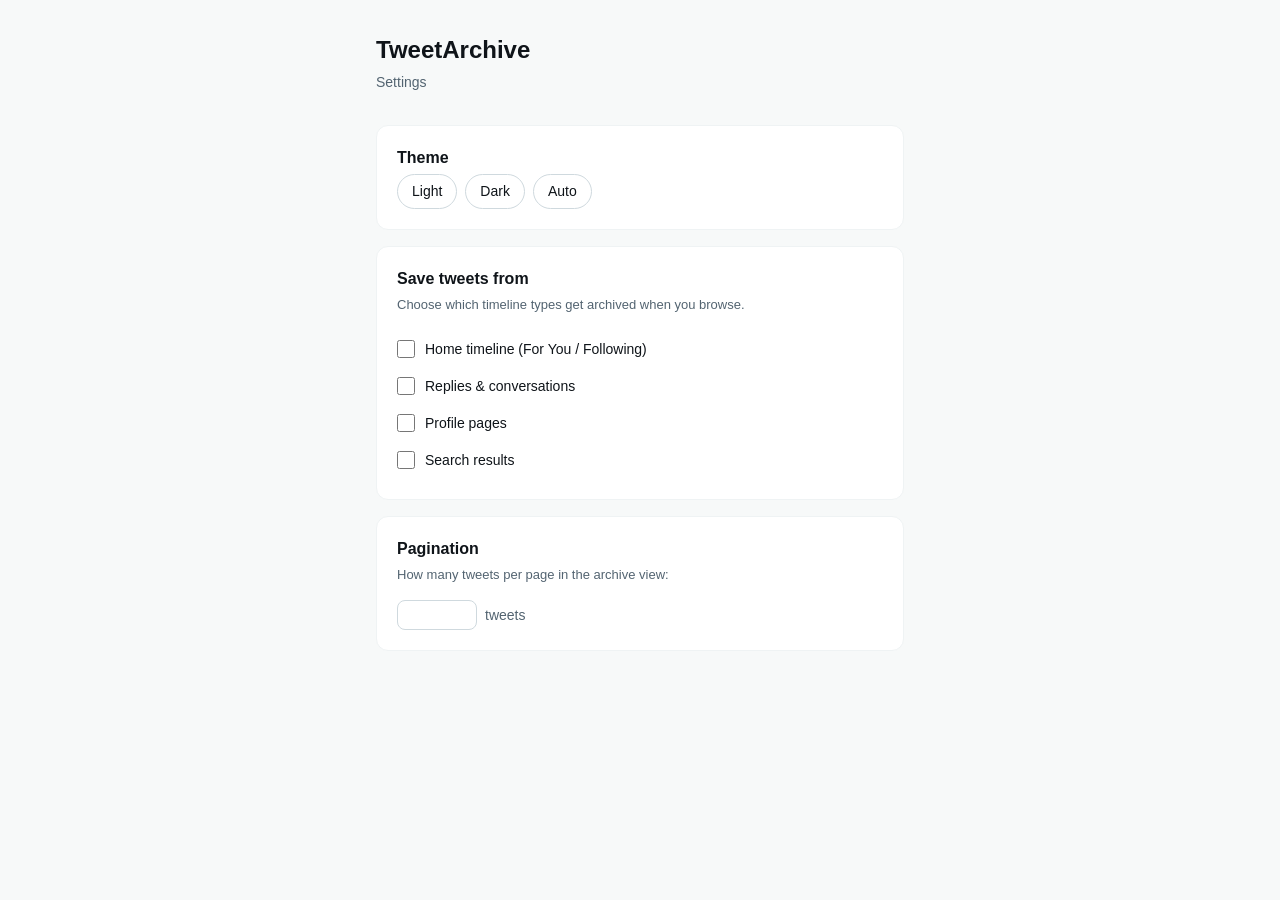
==== options/index.html @ d6a73d04 "done it I guess" ====
<!doctype html>
<html lang="en">
  <head>
    <meta charset="UTF-8" />
    <title>TweetArchive Settings</title>
    <link rel="stylesheet" href="style.css" />
  </head>
  <body>
    <div class="container">
      <header>
        <h1>TweetArchive</h1>
        <p class="subtitle">Settings</p>
      </header>

      <main>
        <!-- Theme -->
        <section class="setting-group">
          <h2>Theme</h2>
          <div class="radio-group" id="themeGroup">
            <label class="radio-label">
              <input type="radio" name="theme" value="light" />
              <span>Light</span>
            </label>
            <label class="radio-label">
              <input type="radio" name="theme" value="dark" />
              <span>Dark</span>
            </label>
            <label class="radio-label">
              <input type="radio" name="theme" value="auto" />
              <span>Auto</span>
            </label>
          </div>
        </section>

        <!-- Save from sources -->
        <section class="setting-group">
          <h2>Save tweets from</h2>
          <p class="desc">
            Choose which timeline types get archived when you browse.
          </p>
          <label class="checkbox-label">
            <input type="checkbox" id="sourceHomeTimeline" />
            <span>Home timeline (For You / Following)</span>
          </label>
          <label class="checkbox-label">
            <input type="checkbox" id="sourceTweetDetail" />
            <span>Replies &amp; conversations</span>
          </label>
          <label class="checkbox-label">
            <input type="checkbox" id="sourceUserTweets" />
            <span>Profile pages</span>
          </label>
          <label class="checkbox-label">
            <input type="checkbox" id="sourceSearchTimeline" />
            <span>Search results</span>
          </label>
        </section>

        <!-- Pagination -->
        <section class="setting-group">
          <h2>Pagination</h2>
          <p class="desc">
            How many tweets per page in the archive view:
          </p>
          <div class="input-row">
            <input
              type="number"
              id="maxTweetsPerPage"
              min="5"
              max="100"
              step="5"
            />
            <span class="input-suffix">tweets</span>
          </div>
        </section>

        <!-- Status -->
        <div id="status" class="status hidden"></div>
      </main>
    </div>

    <script src="script.js"></script>
  </body>
</html>
---- options/style.css ----
/* ===== Theme CSS Variables ===== */
:root {
  --bg-primary: #f7f9f9;
  --bg-card: #ffffff;
  --bg-input: #ffffff;
  --text-primary: #0f1419;
  --text-secondary: #536471;
  --text-accent: #1d9bf0;
  --border-primary: #cfd9de;
  --border-card: #eff3f4;
  --accent: #1d9bf0;
  --accent-hover: #e8f5fe;
  --accent-text: #ffffff;
  --btn-bg: #ffffff;
  --btn-hover: #e8f5fe;
  --btn-active-bg: #1d9bf0;
  --btn-active-text: #ffffff;
  --status-bg: #e8f5fe;
  --status-text: #1d9bf0;
}

.dark {
  --bg-primary: #15202b;
  --bg-card: #1e2732;
  --bg-input: #253341;
  --text-primary: #e7e9ea;
  --text-secondary: #8b98a5;
  --text-accent: #1d9bf0;
  --border-primary: #38444d;
  --border-card: #2f3336;
  --accent: #1d9bf0;
  --accent-hover: #1a2b3d;
  --accent-text: #ffffff;
  --btn-bg: #1e2732;
  --btn-hover: #1a2b3d;
  --btn-active-bg: #1d9bf0;
  --btn-active-text: #ffffff;
  --status-bg: #1a2b3d;
  --status-text: #1d9bf0;
}

/* ===== Base ===== */
* {
  box-sizing: border-box;
  margin: 0;
  padding: 0;
}

body {
  font-family: -apple-system, BlinkMacSystemFont, "Segoe UI", Roboto, sans-serif;
  background: var(--bg-primary);
  color: var(--text-primary);
  line-height: 1.5;
  transition: background 0.2s, color 0.2s;
}

.container {
  max-width: 560px;
  margin: 0 auto;
  padding: 32px 16px;
}

/* ===== Header ===== */
header {
  margin-bottom: 32px;
}

header h1 {
  font-size: 24px;
  font-weight: 700;
  color: var(--text-primary);
}

.subtitle {
  font-size: 14px;
  color: var(--text-secondary);
  margin-top: 4px;
}

/* ===== Setting groups ===== */
.setting-group {
  background: var(--bg-card);
  border: 1px solid var(--border-card);
  border-radius: 12px;
  padding: 20px;
  margin-bottom: 16px;
}

.setting-group h2 {
  font-size: 16px;
  font-weight: 600;
  margin-bottom: 4px;
  color: var(--text-primary);
}

.desc {
  font-size: 13px;
  color: var(--text-secondary);
  margin-bottom: 16px;
}

/* ===== Radio group (theme) ===== */
.radio-group {
  display: flex;
  gap: 8px;
}

.radio-label {
  display: flex;
  align-items: center;
  gap: 6px;
  padding: 6px 14px;
  border: 1px solid var(--border-primary);
  border-radius: 20px;
  font-size: 14px;
  cursor: pointer;
  background: var(--btn-bg);
  color: var(--text-primary);
  transition: background 0.1s, border-color 0.1s;
}

.radio-label:hover {
  background: var(--btn-hover);
}

.radio-label:has(input:checked) {
  background: var(--btn-active-bg);
  color: var(--btn-active-text);
  border-color: var(--accent);
}

.radio-label input {
  display: none;
}

/* ===== Checkbox labels ===== */
.checkbox-label {
  display: flex;
  align-items: center;
  gap: 10px;
  padding: 8px 0;
  font-size: 14px;
  cursor: pointer;
  color: var(--text-primary);
}

.checkbox-label input[type="checkbox"] {
  width: 18px;
  height: 18px;
  accent-color: var(--accent);
  cursor: pointer;
  flex-shrink: 0;
}

/* ===== Input row ===== */
.input-row {
  display: flex;
  align-items: center;
  gap: 8px;
}

.input-row input[type="number"] {
  width: 80px;
  padding: 6px 10px;
  border: 1px solid var(--border-primary);
  border-radius: 8px;
  font-size: 14px;
  background: var(--bg-input);
  color: var(--text-primary);
  outline: none;
  text-align: center;
}

.input-row input[type="number"]:focus {
  border-color: var(--accent);
}

.input-suffix {
  font-size: 14px;
  color: var(--text-secondary);
}

/* ===== Status toast ===== */
.status {
  padding: 10px 16px;
  background: var(--status-bg);
  color: var(--status-text);
  border-radius: 8px;
  font-size: 13px;
  margin-top: 8px;
  transition: opacity 0.3s;
}

.status.hidden {
  opacity: 0;
  pointer-events: none;
}
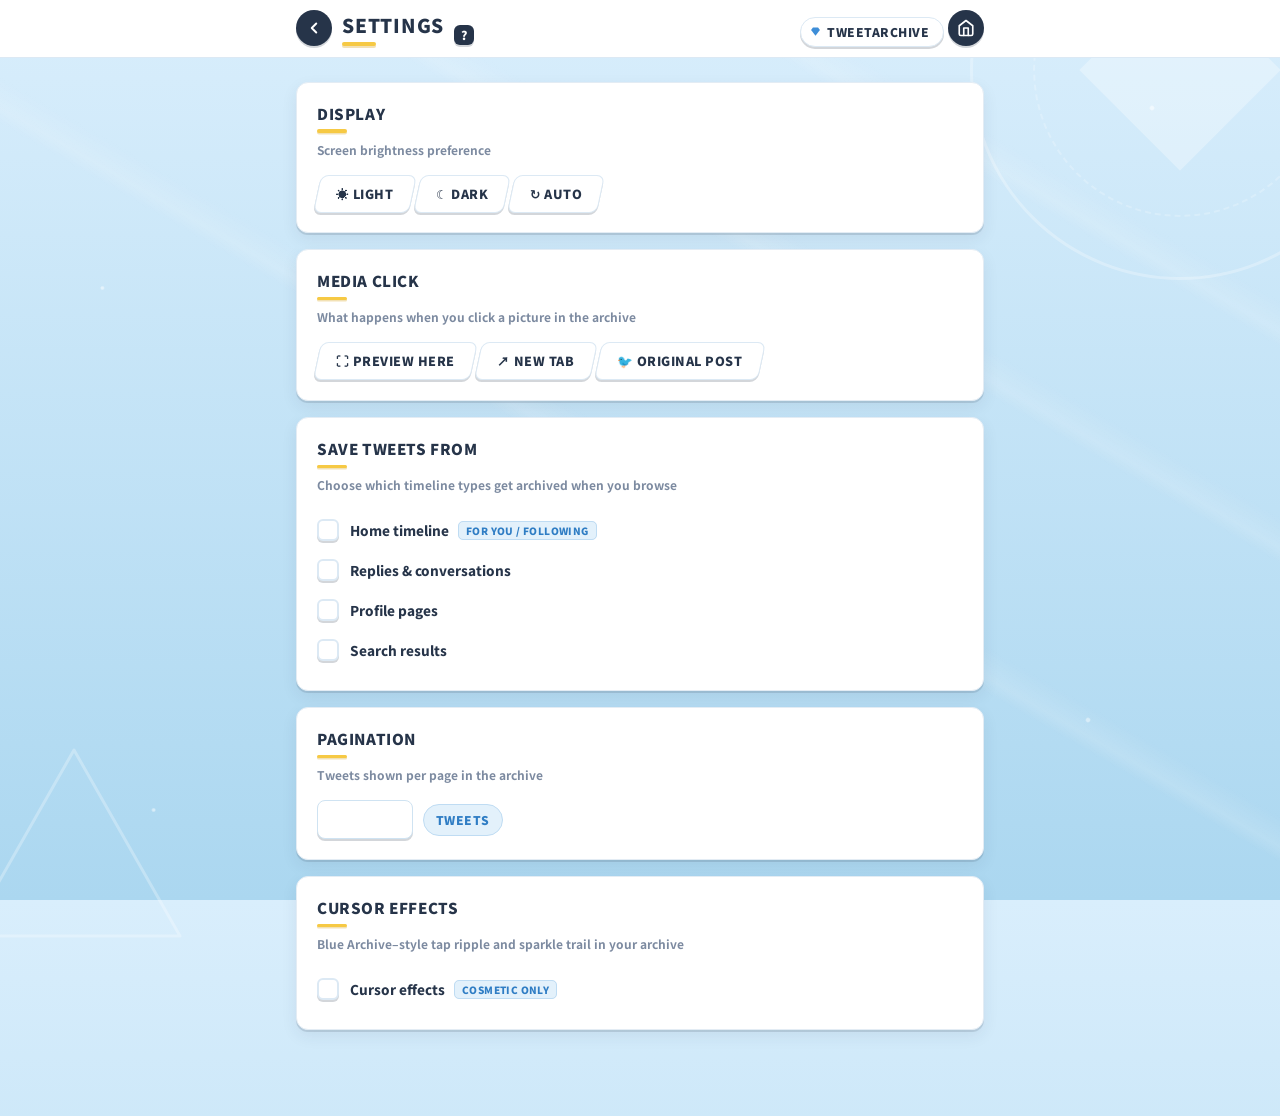
==== commit eb60e791: "made it looke like blue archive ui and some minor changes like getting post interactions changes wor" ====
--- a/options/index.html
+++ b/options/index.html
@@ -2,83 +2,130 @@
 <html lang="en">
   <head>
     <meta charset="UTF-8" />
+    <meta name="viewport" content="width=device-width, initial-scale=1.0" />
     <title>TweetArchive Settings</title>
     <link rel="stylesheet" href="style.css" />
   </head>
   <body>
-    <div class="container">
-      <header>
-        <h1>TweetArchive</h1>
-        <p class="subtitle">Settings</p>
-      </header>
+    <div class="watermark" aria-hidden="true"></div>
+    <svg class="watermark-tri" viewBox="0 0 220 200" fill="none" stroke="rgba(255,255,255,0.4)" stroke-width="3" stroke-linejoin="round" aria-hidden="true"><path d="M110 6L216 192H4z"/></svg>
 
-      <main>
-        <!-- Theme -->
-        <section class="setting-group">
-          <h2>Theme</h2>
-          <div class="radio-group" id="themeGroup">
-            <label class="radio-label">
-              <input type="radio" name="theme" value="light" />
-              <span>Light</span>
-            </label>
-            <label class="radio-label">
-              <input type="radio" name="theme" value="dark" />
-              <span>Dark</span>
-            </label>
-            <label class="radio-label">
-              <input type="radio" name="theme" value="auto" />
-              <span>Auto</span>
-            </label>
-          </div>
-        </section>
+    <!-- ===================== TOP BAR ===================== -->
+    <header class="top-bar">
+      <div class="top-bar-inner">
+        <div class="title-wrap">
+          <button id="backBtn" class="icon-btn back" title="Back">
+            <svg width="18" height="18" viewBox="0 0 24 24" fill="none" stroke="currentColor" stroke-width="2.6" stroke-linecap="round" stroke-linejoin="round"><polyline points="15 18 9 12 15 6"/></svg>
+          </button>
+          <h1 class="page-title">Settings</h1>
+          <span class="help-chip" title="TweetArchive options">?</span>
+        </div>
+        <div class="top-actions">
+          <span class="logo-chip"><span class="logo-gem"><svg width="11" height="11" viewBox="0 0 24 24" fill="currentColor"><path d="M6.4 3h11.2l4.1 5.6L12 21 2.3 8.6z"/></svg></span> TweetArchive</span>
+          <button id="homeBtn" class="icon-btn navy" title="Open archive">
+            <svg width="18" height="18" viewBox="0 0 24 24" fill="none" stroke="currentColor" stroke-width="2.2" stroke-linecap="round" stroke-linejoin="round"><path d="M3 9l9-7 9 7v11a2 2 0 0 1-2 2H5a2 2 0 0 1-2-2z"/><polyline points="9 22 9 12 15 12 15 22"/></svg>
+          </button>
+        </div>
+      </div>
+    </header>
 
-        <!-- Save from sources -->
-        <section class="setting-group">
-          <h2>Save tweets from</h2>
-          <p class="desc">
-            Choose which timeline types get archived when you browse.
-          </p>
-          <label class="checkbox-label">
-            <input type="checkbox" id="sourceHomeTimeline" />
-            <span>Home timeline (For You / Following)</span>
+    <!-- ===================== PANELS ===================== -->
+    <main class="container-narrow">
+      <!-- Theme -->
+      <section class="panel">
+        <h2 class="panel-title">Display</h2>
+        <p class="panel-desc">Screen brightness preference</p>
+        <div class="radio-group" id="themeGroup" role="radiogroup">
+          <label class="tab">
+            <input type="radio" name="theme" value="light" />
+            <span>☀ Light</span>
           </label>
-          <label class="checkbox-label">
-            <input type="checkbox" id="sourceTweetDetail" />
-            <span>Replies &amp; conversations</span>
+          <label class="tab">
+            <input type="radio" name="theme" value="dark" />
+            <span>☾ Dark</span>
           </label>
-          <label class="checkbox-label">
-            <input type="checkbox" id="sourceUserTweets" />
-            <span>Profile pages</span>
+          <label class="tab">
+            <input type="radio" name="theme" value="auto" />
+            <span>↻ Auto</span>
           </label>
-          <label class="checkbox-label">
-            <input type="checkbox" id="sourceSearchTimeline" />
-            <span>Search results</span>
+        </div>
+      </section>
+
+      <!-- Media click behavior -->
+      <section class="panel">
+        <h2 class="panel-title">Media click</h2>
+        <p class="panel-desc">What happens when you click a picture in the archive</p>
+        <div class="radio-group" id="mediaClickGroup" role="radiogroup">
+          <label class="tab">
+            <input type="radio" name="mediaClick" value="lightbox" />
+            <span>⛶ Preview here</span>
           </label>
-        </section>
+          <label class="tab">
+            <input type="radio" name="mediaClick" value="newTab" />
+            <span>↗ New tab</span>
+          </label>
+          <label class="tab">
+            <input type="radio" name="mediaClick" value="original" />
+            <span>🐦 Original post</span>
+          </label>
+        </div>
+      </section>
 
-        <!-- Pagination -->
-        <section class="setting-group">
-          <h2>Pagination</h2>
-          <p class="desc">
-            How many tweets per page in the archive view:
-          </p>
-          <div class="input-row">
-            <input
-              type="number"
-              id="maxTweetsPerPage"
-              min="5"
-              max="100"
-              step="5"
-            />
-            <span class="input-suffix">tweets</span>
-          </div>
-        </section>
+      <!-- Save sources -->
+      <section class="panel">
+        <h2 class="panel-title">Save tweets from</h2>
+        <p class="panel-desc">Choose which timeline types get archived when you browse</p>
+        <label class="check-row">
+          <input type="checkbox" id="sourceHomeTimeline" />
+          <span class="check-box"><span class="check-mark">✓</span></span>
+          <span class="check-label">Home timeline <i class="tag">For You / Following</i></span>
+        </label>
+        <label class="check-row">
+          <input type="checkbox" id="sourceTweetDetail" />
+          <span class="check-box"><span class="check-mark">✓</span></span>
+          <span class="check-label">Replies &amp; conversations</span>
+        </label>
+        <label class="check-row">
+          <input type="checkbox" id="sourceUserTweets" />
+          <span class="check-box"><span class="check-mark">✓</span></span>
+          <span class="check-label">Profile pages</span>
+        </label>
+        <label class="check-row">
+          <input type="checkbox" id="sourceSearchTimeline" />
+          <span class="check-box"><span class="check-mark">✓</span></span>
+          <span class="check-label">Search results</span>
+        </label>
+      </section>
 
-        <!-- Status -->
-        <div id="status" class="status hidden"></div>
-      </main>
-    </div>
+      <!-- Pagination -->
+      <section class="panel">
+        <h2 class="panel-title">Pagination</h2>
+        <p class="panel-desc">Tweets shown per page in the archive</p>
+        <div class="input-row">
+          <input id="maxTweetsPerPage" type="number" min="5" max="100" step="5" />
+          <span class="input-suffix">tweets</span>
+        </div>
+      </section>
 
+      <!-- Cursor effects -->
+      <section class="panel">
+        <h2 class="panel-title">Cursor effects</h2>
+        <p class="panel-desc">Blue Archive–style tap ripple and sparkle trail in your archive</p>
+        <label class="check-row">
+          <input type="checkbox" id="cursorEffects" />
+          <span class="check-box"><span class="check-mark">✓</span></span>
+          <span class="check-label">Cursor effects <i class="tag">Cosmetic only</i></span>
+        </label>
+      </section>
+
+      <!-- Status toast -->
+      <div id="status" class="status hidden">
+        <span class="status-icon">✓</span>
+        <span id="statusText" class="status-text">Saved</span>
+      </div>
+    </main>
+
+    <script src="../scripts/effects.js"></script>
     <script src="script.js"></script>
   </body>
 </html>
--- a/options/style.css
+++ b/options/style.css
@@ -1,197 +1,464 @@
-/* ===== Theme CSS Variables ===== */
+/* ==========================================================================
+   BLUE ARCHIVE UI — TweetArchive Settings (v2, per crit tickets 0–19)
+   Same token sheet + canvas as the archive view; 720px column; panels
+   vertically centered to avoid dead space (ticket 8).
+   ========================================================================== */
+
+@import url('https://fonts.googleapis.com/css2?family=Noto Sans JP:wght@700;900&family=Nunito Sans:opsz,wght@6..12,700;6..12,800;6..12,900&display=swap');
+
+/* ===== Token sheet (ticket 0) ===== */
 :root {
-  --bg-primary: #f7f9f9;
-  --bg-card: #ffffff;
-  --bg-input: #ffffff;
-  --text-primary: #0f1419;
-  --text-secondary: #536471;
-  --text-accent: #1d9bf0;
-  --border-primary: #cfd9de;
-  --border-card: #eff3f4;
-  --accent: #1d9bf0;
-  --accent-hover: #e8f5fe;
-  --accent-text: #ffffff;
-  --btn-bg: #ffffff;
-  --btn-hover: #e8f5fe;
-  --btn-active-bg: #1d9bf0;
-  --btn-active-text: #ffffff;
-  --status-bg: #e8f5fe;
-  --status-text: #1d9bf0;
-}
-
+  --ba-bg: linear-gradient(180deg, #D9EEFC 0%, #ABD7F0 100%);
+  --ba-streak: rgba(255, 255, 255, 0.14);
+  --ba-panel: #FFFFFF;
+  --ba-panel-soft: #F4FAFE;
+  --ba-line: #DCE9F4;
+  --ba-line-soft: #E3ECF4;
+  --ba-blue-tint: #E3F1FB;
+  --ba-ink: #263449;
+  --ba-ink-soft: #7C8AA0;
+  --ba-blue: #3E8ED8;
+  --ba-cyan: #8AD2EE;
+  --ba-cyan-deep: #4FA8DC;
+  --ba-yellow: #F6C944;
+  --ba-yellow-deep: #D9A92C;
+  --ba-red: #DE5347;
+  --ba-r-card: 12px;
+  --ba-r-btn: 8px;
+  --ba-skew: -12deg;
+  --ba-shadow-card: 0 2px 0 rgba(38, 52, 73, 0.14), 0 6px 16px rgba(38, 52, 73, 0.08);
+  --ba-shadow-btn: 0 2px 0 rgba(38, 52, 73, 0.20);
+  --ba-scroll-track: #EAF5FC;
+}
+
+/* Dark mode (ticket 19): derived, accents identical */
 .dark {
-  --bg-primary: #15202b;
-  --bg-card: #1e2732;
-  --bg-input: #253341;
-  --text-primary: #e7e9ea;
-  --text-secondary: #8b98a5;
-  --text-accent: #1d9bf0;
-  --border-primary: #38444d;
-  --border-card: #2f3336;
-  --accent: #1d9bf0;
-  --accent-hover: #1a2b3d;
-  --accent-text: #ffffff;
-  --btn-bg: #1e2732;
-  --btn-hover: #1a2b3d;
-  --btn-active-bg: #1d9bf0;
-  --btn-active-text: #ffffff;
-  --status-bg: #1a2b3d;
-  --status-text: #1d9bf0;
+  --ba-bg: linear-gradient(180deg, #1D2848 0%, #17203A 100%);
+  --ba-streak: rgba(255, 255, 255, 0.04);
+  --ba-panel: #202C49;
+  --ba-panel-soft: #27345A;
+  --ba-line: #2E3D63;
+  --ba-line-soft: #26324F;
+  --ba-blue-tint: #1E2F4E;
+  --ba-ink: #EAF2FA;
+  --ba-ink-soft: #93A2BE;
+  --ba-shadow-card: 0 2px 0 rgba(0, 0, 0, 0.30), 0 6px 16px rgba(0, 0, 0, 0.25);
+  --ba-shadow-btn: 0 2px 0 rgba(0, 0, 0, 0.40);
+  --ba-scroll-track: #1C2747;
 }
 
 /* ===== Base ===== */
-* {
-  box-sizing: border-box;
-  margin: 0;
-  padding: 0;
-}
+* { box-sizing: border-box; margin: 0; padding: 0; }
+
+html, body { height: 100%; }
 
 body {
-  font-family: -apple-system, BlinkMacSystemFont, "Segoe UI", Roboto, sans-serif;
-  background: var(--bg-primary);
-  color: var(--text-primary);
+  font-family: 'Noto Sans JP', 'Nunito Sans', system-ui, sans-serif;
+  background: var(--ba-bg);
+  color: var(--ba-ink);
+  min-height: 100vh;
+  min-width: 320px;
   line-height: 1.5;
-  transition: background 0.2s, color 0.2s;
-}
-
-.container {
-  max-width: 560px;
+  display: flex;
+  flex-direction: column;
+  -webkit-font-smoothing: antialiased;
+  transition: background 0.3s, color 0.3s;
+}
+
+/* Custom scrollbar (ticket 7) */
+::-webkit-scrollbar { width: 8px; }
+::-webkit-scrollbar-track { background: var(--ba-scroll-track); }
+::-webkit-scrollbar-thumb { background: var(--ba-cyan); border-radius: 4px; }
+::-webkit-scrollbar-thumb:hover { background: var(--ba-cyan-deep); }
+
+/* Canvas: streaks ~30° + sparkles */
+body::before {
+  content: '';
+  position: fixed;
+  inset: -10%;
+  z-index: 0;
+  pointer-events: none;
+  background:
+    linear-gradient(30deg, transparent 47.8%, var(--ba-streak) 48.6%, transparent 50.2%),
+    linear-gradient(30deg, transparent 63%, var(--ba-streak) 63.8%, transparent 65.4%),
+    linear-gradient(30deg, transparent 74%, var(--ba-streak) 74.8%, transparent 76.4%);
+}
+body::after {
+  content: '';
+  position: fixed;
+  inset: 0;
+  z-index: 0;
+  pointer-events: none;
+  background-image:
+    radial-gradient(circle at 90% 12%, rgba(255, 255, 255, 0.55) 1.5px, transparent 3px),
+    radial-gradient(circle at 8% 32%, rgba(255, 255, 255, 0.5) 1px, transparent 2.5px),
+    radial-gradient(circle at 85% 80%, rgba(255, 255, 255, 0.45) 1.5px, transparent 3px),
+    radial-gradient(circle at 12% 90%, rgba(255, 255, 255, 0.5) 1px, transparent 2.5px);
+  background-repeat: no-repeat;
+}
+
+.watermark {
+  position: fixed;
+  top: -140px;
+  right: -110px;
+  width: 420px;
+  height: 420px;
+  border-radius: 50%;
+  border: 3px solid rgba(255, 255, 255, 0.28);
+  z-index: 0;
+  pointer-events: none;
+}
+.watermark::before {
+  content: '';
+  position: absolute;
+  inset: 60px;
+  border-radius: 50%;
+  border: 2px dashed rgba(255, 255, 255, 0.22);
+}
+.watermark::after {
+  content: '';
+  position: absolute;
+  inset: 118px;
+  background: rgba(255, 255, 255, 0.3);
+  transform: rotate(45deg) scale(0.8);
+}
+.watermark-tri {
+  position: fixed;
+  left: -36px;
+  bottom: -44px;
+  width: 220px;
+  height: 200px;
+  z-index: 0;
+  pointer-events: none;
+  opacity: 0.7;
+}
+.dark .watermark { border-color: rgba(255, 255, 255, 0.07); }
+.dark .watermark::before { border-color: rgba(255, 255, 255, 0.05); }
+.dark .watermark::after { background: rgba(255, 255, 255, 0.08); }
+.dark .watermark-tri { opacity: 0.35; }
+
+/* ===== Layout: 720px column, vertically centered (tickets 6+8) ===== */
+.top-bar { flex: none; }
+
+.container-narrow {
+  position: relative;
+  z-index: 1;
+  width: 100%;
+  max-width: 720px;
+  margin: auto;           /* centers horizontally + vertically in flex body */
+  padding: 24px 16px;
+}
+
+/* ===== Top bar (ticket 4) ===== */
+.top-bar {
+  position: sticky;
+  top: 0;
+  z-index: 50;
+  background: var(--ba-panel);
+  border-bottom: 1px solid var(--ba-line);
+}
+.top-bar-inner {
+  max-width: 720px;
   margin: 0 auto;
-  padding: 32px 16px;
-}
-
-/* ===== Header ===== */
-header {
-  margin-bottom: 32px;
-}
-
-header h1 {
-  font-size: 24px;
-  font-weight: 700;
-  color: var(--text-primary);
-}
-
-.subtitle {
-  font-size: 14px;
-  color: var(--text-secondary);
-  margin-top: 4px;
-}
-
-/* ===== Setting groups ===== */
-.setting-group {
-  background: var(--bg-card);
-  border: 1px solid var(--border-card);
-  border-radius: 12px;
+  padding: 10px 16px;
+  display: flex;
+  align-items: center;
+  justify-content: space-between;
+  gap: 12px;
+}
+.title-wrap { display: flex; align-items: center; gap: 10px; min-width: 0; }
+
+.icon-btn {
+  display: inline-flex;
+  align-items: center;
+  justify-content: center;
+  border: none;
+  cursor: pointer;
+  transition: transform 0.15s, background 0.15s;
+}
+.icon-btn.back,
+.icon-btn.navy {
+  width: 36px;
+  height: 36px;
+  border-radius: 50%;
+  background: var(--ba-ink);
+  color: #fff;
+  box-shadow: var(--ba-shadow-btn);
+}
+.icon-btn:hover { filter: brightness(1.15); }
+.icon-btn:active { transform: translateY(1px); box-shadow: none; }
+.icon-btn.back:hover { background: var(--ba-ink); }
+.icon-btn.navy:hover { transform: rotate(-12deg); }
+
+/* Title + yellow underline */
+.page-title {
+  font-size: 19px;
+  font-weight: 900;
+  color: var(--ba-ink);
+  letter-spacing: 0.04em;
+  text-transform: uppercase;
+  position: relative;
+  white-space: nowrap;
+}
+.page-title::after {
+  content: '';
+  display: block;
+  width: 34px;
+  height: 4px;
+  border-radius: 2px;
+  background: var(--ba-yellow);
+  box-shadow: 0 2px 0 rgba(217, 169, 44, 0.35);
+  margin-top: 3px;
+}
+.help-chip {
+  flex-shrink: 0;
+  width: 20px;
+  height: 20px;
+  border-radius: 6px;
+  background: var(--ba-ink);
+  color: #fff;
+  font-size: 12px;
+  font-weight: 900;
+  display: inline-flex;
+  align-items: center;
+  justify-content: center;
+  box-shadow: var(--ba-shadow-btn);
+  margin-top: 13px;
+}
+
+/* Logo chip */
+.logo-chip {
+  display: inline-flex;
+  align-items: center;
+  gap: 6px;
+  background: var(--ba-panel);
+  border: 1px solid var(--ba-line);
+  border-radius: 999px;
+  padding: 5px 14px 5px 9px;
+  font-size: 12px;
+  font-weight: 900;
+  letter-spacing: 0.04em;
+  text-transform: uppercase;
+  color: var(--ba-ink);
+  box-shadow: var(--ba-shadow-btn);
+}
+.logo-gem { display: inline-flex; color: var(--ba-blue); }
+
+/* ===== Panels ===== */
+.panel {
+  background: var(--ba-panel);
+  border: 1px solid var(--ba-line-soft);
+  border-radius: var(--ba-r-card);
+  box-shadow: var(--ba-shadow-card);
   padding: 20px;
   margin-bottom: 16px;
 }
-
-.setting-group h2 {
-  font-size: 16px;
-  font-weight: 600;
-  margin-bottom: 4px;
-  color: var(--text-primary);
-}
-
-.desc {
+/* Section header: yellow underline, like the top bar (ticket 9) */
+.panel-title {
+  font-size: 15px;
+  font-weight: 900;
+  letter-spacing: 0.04em;
+  text-transform: uppercase;
+  color: var(--ba-ink);
+  position: relative;
+  margin-bottom: 2px;
+}
+.panel-title::after {
+  content: '';
+  display: block;
+  width: 30px;
+  height: 3.5px;
+  border-radius: 2px;
+  background: var(--ba-yellow);
+  box-shadow: 0 1.5px 0 rgba(217, 169, 44, 0.35);
+  margin-top: 4px;
+}
+.panel-desc {
+  font-size: 12px;
+  font-weight: 700;
+  color: var(--ba-ink-soft);
+  margin: 8px 0 16px;
+  line-height: 1.5;
+}
+
+/* ===== Theme radio as skewed tabs ===== */
+.radio-group { display: flex; gap: 4px; flex-wrap: wrap; }
+.tab {
+  transform: skewX(var(--ba-skew));
+  border: 1.5px solid var(--ba-line);
+  border-radius: var(--ba-r-btn);
+  padding: 9px 18px 8px;
+  background: var(--ba-panel);
+  color: var(--ba-ink);
+  font-family: inherit;
+  font-size: 12.5px;
+  font-weight: 900;
+  letter-spacing: 0.04em;
+  text-transform: uppercase;
+  cursor: pointer;
+  box-shadow: var(--ba-shadow-btn);
+  transition: transform 0.12s, background 0.15s, color 0.15s;
+}
+.tab > span { display: block; transform: skewX(calc(var(--ba-skew) * -1)); }
+.tab:has(input:checked) {
+  background: var(--ba-ink);
+  color: var(--ba-yellow);
+  border-color: transparent;
+  box-shadow: var(--ba-shadow-btn);
+}
+.tab:hover:not(:has(input:checked)) { background: var(--ba-blue-tint); }
+.tab:active { transform: skewX(var(--ba-skew)) translateY(1px); box-shadow: none; }
+.tab input { position: absolute; opacity: 0; pointer-events: none; }
+
+/* ===== BA checkboxes (ticket 10): 22px, r6, blue fill, soft row hover ===== */
+.check-row {
+  display: flex;
+  align-items: center;
+  gap: 11px;
+  padding: 9px 8px;
+  cursor: pointer;
+  border-radius: var(--ba-r-btn);
+  transition: background 0.15s;
+  margin-left: -8px;
+  margin-right: -8px;
+}
+.check-row:hover { background: var(--ba-panel-soft); }
+.check-row input { position: absolute; opacity: 0; pointer-events: none; }
+
+.check-box {
+  flex-shrink: 0;
+  width: 22px;
+  height: 22px;
+  border-radius: 6px;
+  border: 2px solid var(--ba-line);
+  background: var(--ba-panel);
+  display: inline-flex;
+  align-items: center;
+  justify-content: center;
+  box-shadow: var(--ba-shadow-btn);
+  transition: border-color 0.15s, background 0.15s, transform 0.12s;
+}
+.check-mark { color: #fff; font-size: 12px; font-weight: 900; display: none; }
+.check-row input:checked + .check-box {
+  background: var(--ba-blue);
+  border-color: var(--ba-blue);
+  box-shadow: 0 2px 0 var(--ba-cyan-deep);
+}
+.check-row input:checked + .check-box .check-mark { display: inline; }
+.check-row:active .check-box { transform: scale(0.9); }
+
+.check-label {
+  font-size: 13.5px;
+  font-weight: 800;
+  color: var(--ba-ink);
+}
+/* Tags: blue-tinted chips, never neutral grey (ticket 11) */
+.check-label .tag {
+  font-style: normal;
+  font-size: 10px;
+  font-weight: 900;
+  letter-spacing: 0.04em;
+  text-transform: uppercase;
+  color: #2F7DC4;
+  background: var(--ba-blue-tint);
+  border: 1px solid #BFDCF3;
+  border-radius: 5px;
+  padding: 1px 7px;
+  margin-left: 6px;
+  vertical-align: 1px;
+}
+.dark .check-label .tag {
+  color: #7FB6E8;
+  background: #1E2F4E;
+  border-color: #2E4A6E;
+}
+
+/* ===== Pagination input (ticket 12) ===== */
+.input-row { display: flex; align-items: center; gap: 10px; }
+.input-row input[type="number"] {
+  width: 96px;
+  padding: 8px 12px;
+  border: 1.5px solid #CFE3F2;
+  border-radius: var(--ba-r-btn);
+  font-family: inherit;
+  font-size: 15px;
+  font-weight: 800;
+  text-align: center;
+  color: var(--ba-ink);
+  background: var(--ba-panel);
+  box-shadow: var(--ba-shadow-btn);
+  outline: none;
+  transition: border-color 0.15s, box-shadow 0.15s;
+  -moz-appearance: textfield;
+  appearance: textfield;
+}
+.input-row input[type="number"]::-webkit-outer-spin-button,
+.input-row input[type="number"]::-webkit-inner-spin-button {
+  -webkit-appearance: none;
+  margin: 0;
+}
+.input-row input[type="number"]:focus {
+  border-color: var(--ba-blue);
+  box-shadow: var(--ba-shadow-btn), 0 0 0 3px rgba(62, 142, 216, 0.18);
+}
+.input-suffix {
+  font-size: 12px;
+  font-weight: 900;
+  letter-spacing: 0.04em;
+  text-transform: uppercase;
+  color: #2F7DC4;
+  background: var(--ba-blue-tint);
+  border: 1px solid #BFDCF3;
+  padding: 6px 12px;
+  border-radius: 999px;
+}
+.dark .input-suffix {
+  color: #7FB6E8;
+  background: #1E2F4E;
+  border-color: #2E4A6E;
+}
+
+/* ===== Status toast (cyan system notice) ===== */
+.status {
+  display: flex;
+  align-items: center;
+  justify-content: center;
+  gap: 8px;
+  margin-top: 18px;
+  padding: 12px 16px;
+  border-radius: var(--ba-r-btn);
+  background: linear-gradient(180deg, #9BDBF0, var(--ba-cyan));
+  color: var(--ba-ink);
+  font-family: inherit;
   font-size: 13px;
-  color: var(--text-secondary);
-  margin-bottom: 16px;
-}
-
-/* ===== Radio group (theme) ===== */
-.radio-group {
-  display: flex;
-  gap: 8px;
-}
-
-.radio-label {
-  display: flex;
-  align-items: center;
-  gap: 6px;
-  padding: 6px 14px;
-  border: 1px solid var(--border-primary);
-  border-radius: 20px;
-  font-size: 14px;
-  cursor: pointer;
-  background: var(--btn-bg);
-  color: var(--text-primary);
-  transition: background 0.1s, border-color 0.1s;
-}
-
-.radio-label:hover {
-  background: var(--btn-hover);
-}
-
-.radio-label:has(input:checked) {
-  background: var(--btn-active-bg);
-  color: var(--btn-active-text);
-  border-color: var(--accent);
-}
-
-.radio-label input {
-  display: none;
-}
-
-/* ===== Checkbox labels ===== */
-.checkbox-label {
-  display: flex;
-  align-items: center;
-  gap: 10px;
-  padding: 8px 0;
-  font-size: 14px;
-  cursor: pointer;
-  color: var(--text-primary);
-}
-
-.checkbox-label input[type="checkbox"] {
-  width: 18px;
-  height: 18px;
-  accent-color: var(--accent);
-  cursor: pointer;
-  flex-shrink: 0;
-}
-
-/* ===== Input row ===== */
-.input-row {
-  display: flex;
-  align-items: center;
-  gap: 8px;
-}
-
-.input-row input[type="number"] {
-  width: 80px;
-  padding: 6px 10px;
-  border: 1px solid var(--border-primary);
-  border-radius: 8px;
-  font-size: 14px;
-  background: var(--bg-input);
-  color: var(--text-primary);
-  outline: none;
-  text-align: center;
-}
-
-.input-row input[type="number"]:focus {
-  border-color: var(--accent);
-}
-
-.input-suffix {
-  font-size: 14px;
-  color: var(--text-secondary);
-}
-
-/* ===== Status toast ===== */
-.status {
-  padding: 10px 16px;
-  background: var(--status-bg);
-  color: var(--status-text);
-  border-radius: 8px;
-  font-size: 13px;
-  margin-top: 8px;
-  transition: opacity 0.3s;
-}
-
+  font-weight: 900;
+  letter-spacing: 0.04em;
+  text-transform: uppercase;
+  box-shadow: 0 3px 0 var(--ba-cyan-deep), 0 6px 16px rgba(38, 52, 73, 0.14);
+  transition: opacity 0.25s, transform 0.25s;
+}
+.status-icon {
+  width: 20px;
+  height: 20px;
+  border-radius: 50%;
+  background: var(--ba-ink);
+  color: var(--ba-yellow);
+  font-size: 11px;
+  font-weight: 900;
+  display: inline-flex;
+  align-items: center;
+  justify-content: center;
+}
 .status.hidden {
   opacity: 0;
+  transform: translateY(-8px);
   pointer-events: none;
+}
+
+/* ===== Responsive ===== */
+@media (max-width: 520px) {
+  .page-title { font-size: 16px; }
+  .container-narrow { padding: 16px 12px; }
+  .panel { padding: 16px 14px; }
+  .logo-chip { display: none; }
 }
